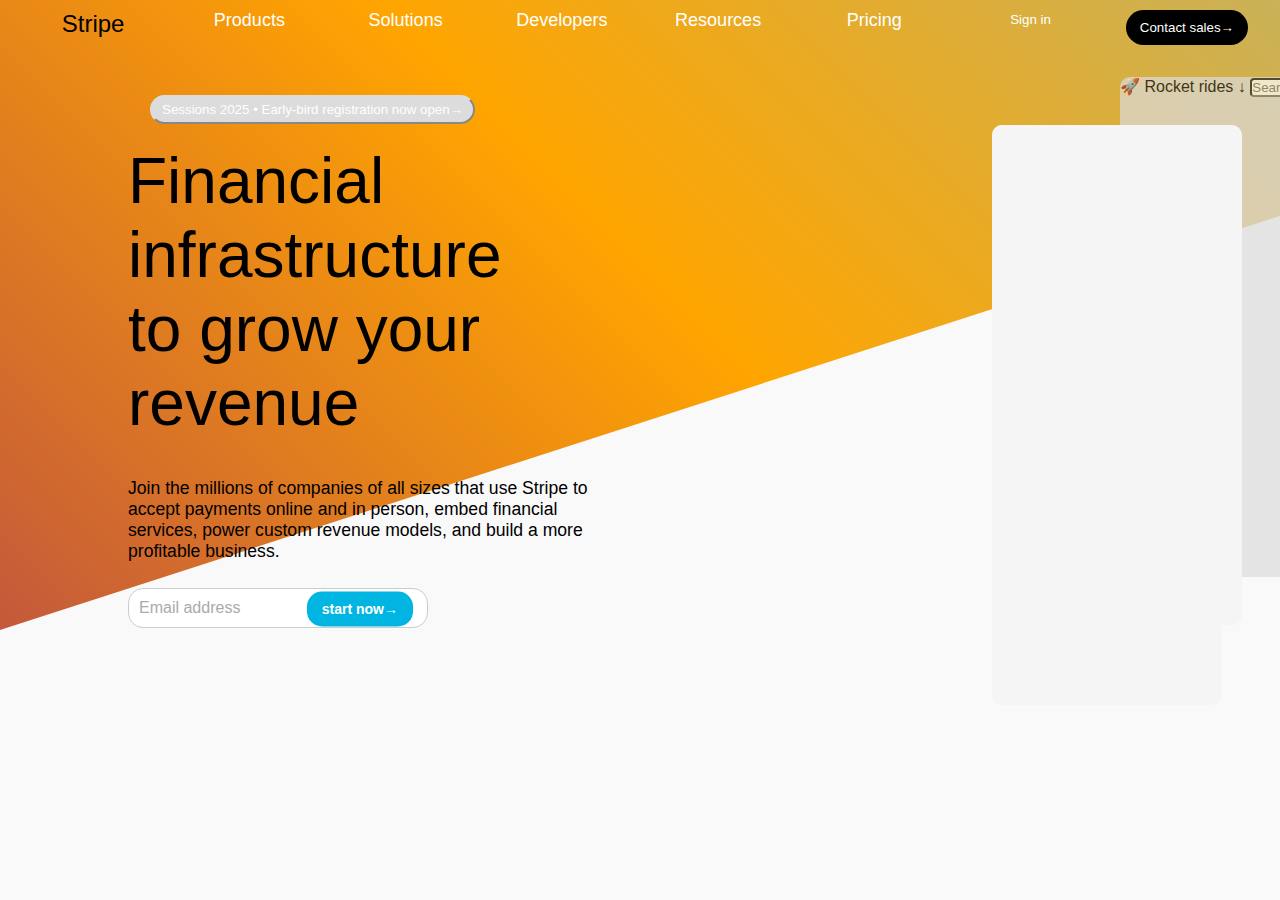
==== project3.html @ e0bfe4d6 "added phone icon" ====
<!DOCTYPE html>
<html>
    <head>
        <meta charset="UTF-8">
        <meta name="viewport" content="width-devicewidth, initial scale=1.0">
        <link rel="stylesheet" href="stripe3.css" type="text/css">
        <title>*</title>
        
    </head>
    <body>
       
        <header>
            <div class="N-paralelogrami"></div>
        
        <nav class="N-list">
            <ul>
                
                <li class="N-nav-item1">Stripe</li>
                <li class="N-nav-item">Products</li>
                <li class="N-nav-item">Solutions</li>
                <li class="N-nav-item">Developers</li>
                <li class="N-nav-item">Resources</li>
                <li class="N-nav-item">Pricing</li>
                <li class="N-header-button"><button class="N-header-buttons1">Sign in</button></li>
                <li class="N-header-button"><button class="N-header-buttons">Contact sales→</button></li>
            </ul>
             </nav>
            
             <div class="N-phone">
                <div class="N-screen">
                    
                </div>
             </div>
             <div class="N-phone-background-fade">
                🚀 Rocket rides ↓
                <input type="search" id="rocket-search" placeholder="Search">
                </div>
             
             
              
             
            <button class="N-button">Sessions 2025 • Early-bird registration now open→</button>
            
            <p class="N-title"> Financial <br> infrastructure <br> to grow your  <br> revenue</p>
            
            <p id="text">Join the millions of companies of all sizes that use Stripe to <br> accept payments online and in person, embed financial <br> services, power custom revenue models, and build a more <br> profitable business.
            
            </p>
           
            <div class="N-search-container">
                <input type="search" id="N-search" placeholder="Email address">
                <button class="N-search-button">start now→</button>
            </div>
            
            <div class="N-container">
                <span>   
                    <div class="N-icons">
                    <img src="https://logos-world.net/wp-content/uploads/2024/08/OpenAI-Logo.png" alt="" class="N-icon">
                    <img src="https://cdn4.iconfinder.com/data/icons/flat-brand-logo-2/512/amazon-512.png" alt="" class="N-icon">
                    <img src="https://static-00.iconduck.com/assets.00/google-icon-1024x337-2t1ovfuf.png" alt="" class="N-icon">
                    <img src="https://upload.wikimedia.org/wikipedia/commons/7/78/Anthropic_logo.svg" alt="" class="N-icon">
                    <img src="https://cdn-icons-png.flaticon.com/512/5977/5977587.png" alt="" class="N-icon">
                    <img src="https://cdn-icons-png.flaticon.com/512/536/536473.png" alt="" class="N-icon">
                    <img src="https://www.theriver.asia/wp-content/uploads/2020/01/pngkey.com-airbnb-logo-png-605967.png" alt="" class="N-icon">
                    <img src="https://technical.ly/wp-content/uploads/2019/10/URBN-200x200.jpeg" alt="" class= "N-icon">
                    </div>
                </span>
            </div>
           
        </header>

    </body>


</html>
---- stripe3.css ----
* {
    margin: 0;
    padding: 0;
    box-sizing: border-box;
 }
 
 body {
     font-family: 'Inter', sans-serif;
     background-color: #f9f9f9; 
 }
 
 .N-paralelogrami {
     width: 100%;
     height: 100vh; 
     position: absolute;
     top: 0; 
     left: 0; 
     background: linear-gradient(45deg, purple, orange, rgb(126, 196, 214));
     clip-path: polygon(0 0, 100% 0, 100% 24%, 0 70%);
     background-size: 200% 200%;
     animation: moveGradient 5s linear infinite;;
 }
 
 
 
 .N-list {
     position: relative;
     text-align: center;
 }
 
 ul {
     display: grid;
     grid-template-columns: repeat(8, 1fr); 
     gap: 10px;
     padding: 0 20px;
     list-style-type: none;
     margin-top: 10px;
 }
 
 .N-nav-item1 {
     font-size: 150%;
     color: black;
 }
 
 .N-nav-item {
     color: white;
     font-size: large;
 }
 
 .N-header-button {
     display: inline-block;
 }
 
 .N-header-buttons {
     border: none;
     border-radius: 19px;
     padding: 10px 14px;
     background-color: black;
     color: white;
     cursor: pointer;
     transition: color 0.3s ease, opacity 0.3s ease; 
 }
 .N-header-buttons1{
     border: none;
     border-radius: 5px;
     padding: 0 20px;
     background-color: inherit; 
     color: white;
     cursor: pointer;
     transition: color 0.3s ease, opacity 0.3s ease; 
 
 }
 
 .N-header-buttons:hover {
     transform: scale(1.02);
     color: rgba(255, 255, 255, 0);  
     opacity: 0.5;     
 }
 .N-header-buttons1:hover {
     transform: scale(1.02);
     color: rgba(255, 255, 255, 0);  
     opacity: 0.5;     
 }
 
  
 
 .N-button {
    position: relative;
    margin-left: 150px; 
    margin-top: 50px;
    padding: 5px 10px;
    border-radius: 20px;
    background-color: gainsboro;
    text-align: center;
    color: white;
    border-color: gainsboro;
}

 
 
 
 
.N-button {
    position: relative;
    margin-left: 150px; 
    margin-top: 50px;
    padding: 5px 10px;
    border-radius: 20px;
    background-color: gainsboro;
    text-align: center;
    color: white;
    border-color: gainsboro;
}

.N-title {
    position: relative;
    font-size: 4rem;
    margin-left: 10%;
    margin-top: 20px; 
}
#text {
    position: relative; 
    margin-left: 10%;
     margin-top: 3%;
     font-size: 1.1rem;
 }

 
 


.N-search-container {
    position: relative;
    display: inline-block;
    margin-left: 10%;
    margin-top: 2%;
}

#N-search {
    border-radius: 15px;
    width: 300px;
    height: 40px;
    padding-left: 10px; 
    padding-right: 80px;
    font-size: 16px;
    border: 1px solid #ccc; 
}

.N-search-button {
    position: absolute; 
    right: 15px; /
    top: 50%; 
    transform: translateY(10%); 
    
    height: 35px;
    background-color: #00b5e2; 
    color: white; 
    border: none; 
    border-radius: 15px; 
    padding: 5px 15px; 
    font-size: 14px; 
    cursor: pointer; 
    font-weight: bold; 
}

.N-search-button:hover {
    background-color: #009bb5; /
}

#N-search::placeholder {
    color: #aaa; 
}

 
 .N-icons {
     display: grid;
     grid-template-columns: repeat(auto-fit, minmax(200px, 1fr)); /
     gap: 15px;
     max-width: fit-content;
     margin: 20px auto;
 }
 
 .N-container{
     width: 800px;
     margin-left: 400px;
     
 
 
 }
 .N-icon {
     width: 50%;
     height: auto;
 }
 
 
 
 .N-button:hover {
     transform: scale(1.01);
 }
 .N-phone-background-fade{
    position: absolute;
    background-color: gainsboro;
    width: 400px;
    height: 500px;
    margin-top: 2rem;
    margin-left: 70rem;
    opacity: 0.7;
    border-radius: 10px;
    z-index: 1;
 }
 .N-phone{
    position: absolute;
    width: 250px;
    height: 500px;
    
    background-color: whitesmoke;
   
    border-radius: 10px;
    margin-left: 62rem;
    z-index: 2;
    margin-top: 5rem;
 }
 .N-screen{
    position: relative;
    width: 230px;
    height: 580px;
    
    background-color: whitesmoke;
   
    border-radius: 10px;
    
    z-index: 3;
    border-color: black;

 }
 .N-rocket{
    position: absolute;
    color: black;
    font-family: 'Inter', sans-serif;
    margin-left: 63rem;
    z-index: 3;
    
 }
 #rocket-search{
    border-radius: 4px;
 }


 
 
 /* For screens that are smaller than 1200px */
 @media (max-width: 1200px) {
     .ul {
         grid-template-columns: repeat(5, 1fr); 
     }
     .N-title {
         font-size: 2.5rem; 
         margin-left: 5%;  
     }
     #text {
         font-size: 1rem; 
         margin-left: 5%;
     }
     #N-search {
         width: 250px;
     }
 }
 
 /* For screens smaller than 768px (Mobile/Tablets) */
 @media (max-width: 768px) {
     ul {
         grid-template-columns: 1fr 1fr 1fr 1fr 1fr;
     }
     .N-title {
         font-size: 1.8rem;
         margin-left: 5%;
     }
     #text {
         font-size: 0.9rem;
         margin-left: 5%;
     }
     .N-button {
        width: 30%;
     }
     #N-search {
         width: 90%; 
     }
     .N-icons {
         grid-template-columns: repeat(3, 1fr); 
     }
 }
 
 
 @media (max-width: 600px){
    .N-button{
        display: none;
    }
    .N-list{
        display: none;
    }
    .N-icons{
        display: grid;
        grid-template-columns: repeat(2, 1fr);
    }
 }
 @media (max-width: 480px) {
    .N-list{
        display: none;
    } 
    .N-title {
         font-size: 1.5rem; 
         margin-left: 5%;
     }
     #text {
         font-size: 0.8rem;
         margin-left: 5%;
     }
     .N-button {
         display: none;
     }
     #N-search {
         width: 80%; 
     }
     .N-icons {
         grid-template-columns: 1fr 1fr; 
     }
 }
 @keyframes moveGradient {
     0% {
         background-position: 0% 50%;  
     }
     50% {
         background-position: 100% 50%; 
     }
     100% {
         background-position: 0% 50%;  
     }
 
 }
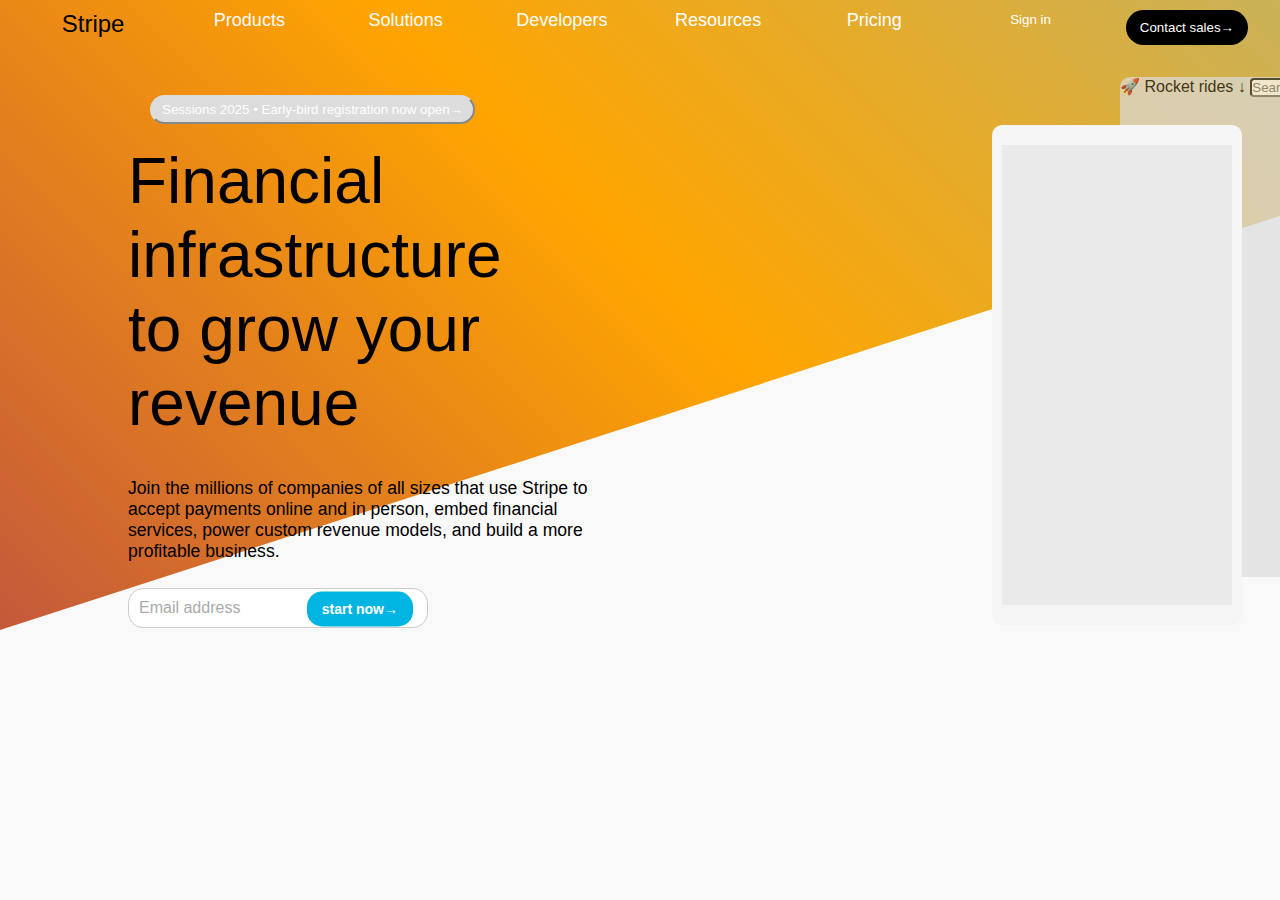
==== commit f28b2545: "added phone screem" ====
--- a/project3.html
+++ b/project3.html
@@ -28,6 +28,12 @@
             
              <div class="N-phone">
                 <div class="N-screen">
+                    <div class="N-rec1">
+
+                    </div>
+                    <div class="N-rec2">
+                        <img src="photos/Rectangle4.png" alt="">
+                    </div>
                     
                 </div>
              </div>
--- a/stripe3.css
+++ b/stripe3.css
@@ -220,17 +220,15 @@
     z-index: 2;
     margin-top: 5rem;
  }
- .N-screen{
-    position: relative;
+ .N-screen {
+    position: absolute; 
     width: 230px;
-    height: 580px;
-    
-    background-color: whitesmoke;
-   
-    border-radius: 10px;
-    
+    height: 460px; 
+    background-color: #eaeaea; /
+    border-radius: 8px;
+    top: 20px; 
+    left: 10px; 
     z-index: 3;
-    border-color: black;
 
  }
  .N-rocket{
@@ -244,6 +242,23 @@
  #rocket-search{
     border-radius: 4px;
  }
+ .N-rec2 {
+    position: relative;    /* Ensures it's positioned relative to the .N-screen */
+    z-index: 4;            /* Ensures it's above the phone screen */
+    top: 20px;             /* Adjusts the vertical position to your liking */
+    left: 10px;            /* Aligns it inside the phone container */
+    width: 230px;          /* Matches the width of the phone screen */
+    height: 460px;         /* Matches the height of the phone screen */
+    overflow: hidden;      /* Ensures no part of the image overflows */
+    border-radius: 8px;    /* Optional: keeps the image corners rounded */
+}
+
+.N-rec2 img {
+    width: 100%;           /* Ensures the image scales to fit inside the container */
+    height: auto;          /* Maintains the image's aspect ratio */
+    display: block;        /* Prevents any space below the image */
+}
+
 
 
  
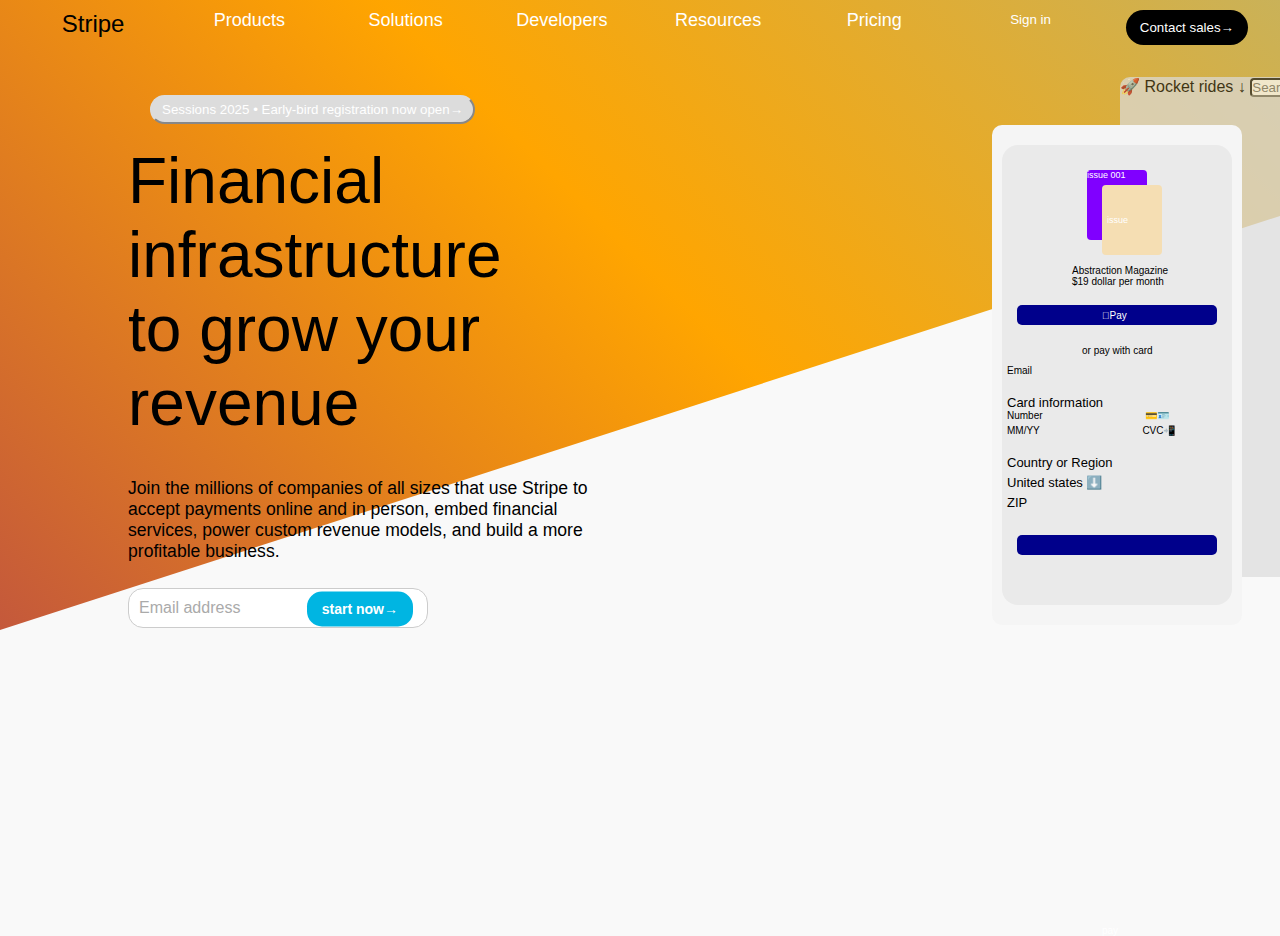
==== commit b09fefe7: "added content in the phone" ====
--- a/project3.html
+++ b/project3.html
@@ -28,11 +28,61 @@
             
              <div class="N-phone">
                 <div class="N-screen">
-                    <div class="N-rec1">
+                    <div class="abstract">
+                        Abstraction Magazine <br> $19 dollar per month
+                    </div>
+                    <div class="pay-rec">
+                        <div class="pay">
+                            Pay
+                        </div>
 
                     </div>
+                    <div class="card">
+                        or pay with card
+                    </div>
+                    <div class="email">
+                        Email
+                    </div>
+                    <div class="email-box">
+
+                    </div>
+                    <div class="card-info">
+                        Card information
+                    
+                    </div>
+                    <div class="Number">
+                        Number                💳🪪
+                    </div>
+                    <div class="MM">
+                        MM/YY                CVC📲
+                    </div>
+                    <div class="country">
+                        Country or Region
+                    </div>
+                    <div class="U">
+                        United states ⬇️
+                    </div>
+                    <div class="zip">
+                        ZIP
+                    </div>
+                    <div class="N-rec1">
+                        <div class="N-text-rec2">
+                            issue 001
+
+                        </div>
+
+
+                    </div>
+                    <div class="pay-reck1">
+                        <div class="pay-reck1-text">
+                            pay
+                        </div>
+                    </div>
+                    
                     <div class="N-rec2">
-                        <img src="photos/Rectangle4.png" alt="">
+                        <div class="N-text-rec1">
+                            issue
+                        </div>
                     </div>
                     
                 </div>
--- a/stripe3.css
+++ b/stripe3.css
@@ -224,8 +224,8 @@
     position: absolute; 
     width: 230px;
     height: 460px; 
-    background-color: #eaeaea; /
-    border-radius: 8px;
+    background-color: #eaeaea; 
+    border-radius: 16px;
     top: 20px; 
     left: 10px; 
     z-index: 3;
@@ -242,22 +242,185 @@
  #rocket-search{
     border-radius: 4px;
  }
- .N-rec2 {
-    position: relative;    /* Ensures it's positioned relative to the .N-screen */
-    z-index: 4;            /* Ensures it's above the phone screen */
-    top: 20px;             /* Adjusts the vertical position to your liking */
-    left: 10px;            /* Aligns it inside the phone container */
-    width: 230px;          /* Matches the width of the phone screen */
-    height: 460px;         /* Matches the height of the phone screen */
-    overflow: hidden;      /* Ensures no part of the image overflows */
-    border-radius: 8px;    /* Optional: keeps the image corners rounded */
-}
-
-.N-rec2 img {
-    width: 100%;           /* Ensures the image scales to fit inside the container */
-    height: auto;          /* Maintains the image's aspect ratio */
-    display: block;        /* Prevents any space below the image */
-}
+.N-rec1{
+    position: absolute;
+    background-color: rgb(128, 0, 255);
+    width: 60px;
+    height: 70px;
+    border-radius: 4px;
+    z-index: 4;
+    margin-left: 85px;
+    margin-top: 25px;
+}
+.N-text-rec1{
+    position: absolute;
+    color: white;
+    z-index: 3;
+    font-size: xx-small;
+    margin-top: 30px;
+    margin-left: 5px;
+}
+.N-rec2{
+    position: absolute;
+    z-index: 6;
+    background-color: wheat;
+    border-radius: 4px;
+    width: 60px;
+    height: 70px;
+    margin-left: 100px;
+    margin-top: 40px;
+}
+.N-text-rec2{
+    position: absolute;
+    z-index: 8;
+    color: white;
+    font-size: xx-small;
+
+}
+.abstract{
+    position: absolute;
+    z-index: 4;
+    font-family: 'Inter', sans-serif;
+    font-size: 10px;
+    color: black;
+    margin-top: 120px;
+    margin-left: 70px;
+    
+}
+.pay-rec{
+    position: absolute;
+    width: 200px;
+    height: 20px;
+    background-color: darkblue;
+    z-index: 6;
+    margin-left: 15px;
+    border-radius: 5px;
+    margin-top: 160px;
+}
+.pay{
+    position: absolute;
+    z-index: 7;
+    font-family: 'Inter', sans-serif;
+    font-size: x-small;
+    color: white;
+    margin-left: 85px;
+    margin-top: 5px;
+}
+.email{
+    position: absolute;
+    z-index: 4;
+    font-size: x-small;
+    color: black;
+    font-family: 'Inter', sans-serif;
+    margin-top: 220px;
+    margin-left: 5px;
+}
+.email-box{
+    position: absolute;
+    z-index: 4;
+    border-color: wheat;
+    background-color: #eaeaea;
+    width: 200px;
+    height: 10px;
+    margin-top: 235px;
+    margin-left: 15px;
+}
+.card{
+    position: absolute;
+    z-index: 4;
+    color: black;
+    font-size: x-small;
+    font-family: 'Inter', sans-serif;
+    margin-left: 80px;
+    margin-top: 200px;
+}
+.card-info{
+    position: absolute;
+    z-index: 4;
+    color: black;
+    font-size: small;
+    font-family: 'Inter', sans-serif;
+    margin-left: 5px;
+    margin-top: 250px;
+}
+.Number{
+    position: absolute;
+    z-index: 4;
+    color: black;
+    font-size: x-small;
+    font-family: 'Inter', sans-serif;
+    margin-left: 5px;
+    margin-top: 265px;
+    word-spacing: 100px;
+
+}
+.MM{
+    position: absolute;
+    z-index: 4;
+    color: black;
+    font-size: x-small;
+    font-family: 'Inter', sans-serif;
+    margin-left: 5px;
+    margin-top: 280px;
+    word-spacing: 100px;
+    
+
+}
+.country{
+    position: absolute;
+    z-index: 4;
+    color: black;
+    font-size: small;
+    font-family: 'Inter', sans-serif;
+    margin-left: 5px;
+    margin-top: 310px;
+    
+}
+.U{
+    position: absolute;
+    z-index: 4;
+    color: black;
+    font-size: small;
+    font-family: 'Inter', sans-serif;
+    margin-left: 5px;
+    margin-top: 330px;
+
+
+}
+.zip{
+    position: absolute;
+    z-index: 4;
+    color: black;
+    font-size: small;
+    font-family: 'Inter', sans-serif;
+    margin-left: 5px;
+    margin-top: 350px;
+
+}
+.pay-reck1{
+    position: absolute;
+    width: 200px;
+    height: 20px;
+    background-color: darkblue;
+    z-index: 6;
+    margin-left: 15px;
+    border-radius: 5px;
+    margin-top: 390px;
+}
+.pay-reck1-text{
+    position: absolute;
+    z-index: 7;
+    font-family: 'Inter', sans-serif;
+    font-size: x-small;
+    color: white;
+    margin-left: 85px;
+    margin-top: 390px;
+
+}
+    
+    
+    
+
 
 
 
@@ -282,7 +445,7 @@
  }
  
  /* For screens smaller than 768px (Mobile/Tablets) */
- @media (max-width: 768px) {
+ @media (max-width: 768px)* Prevents any space below the image */ {
      ul {
          grid-template-columns: 1fr 1fr 1fr 1fr 1fr;
      }
@@ -314,8 +477,7 @@
         display: none;
     }
     .N-icons{
-        display: grid;
-        grid-template-columns: repeat(2, 1fr);
+        flex-direction: column;
     }
  }
  @media (max-width: 480px) {
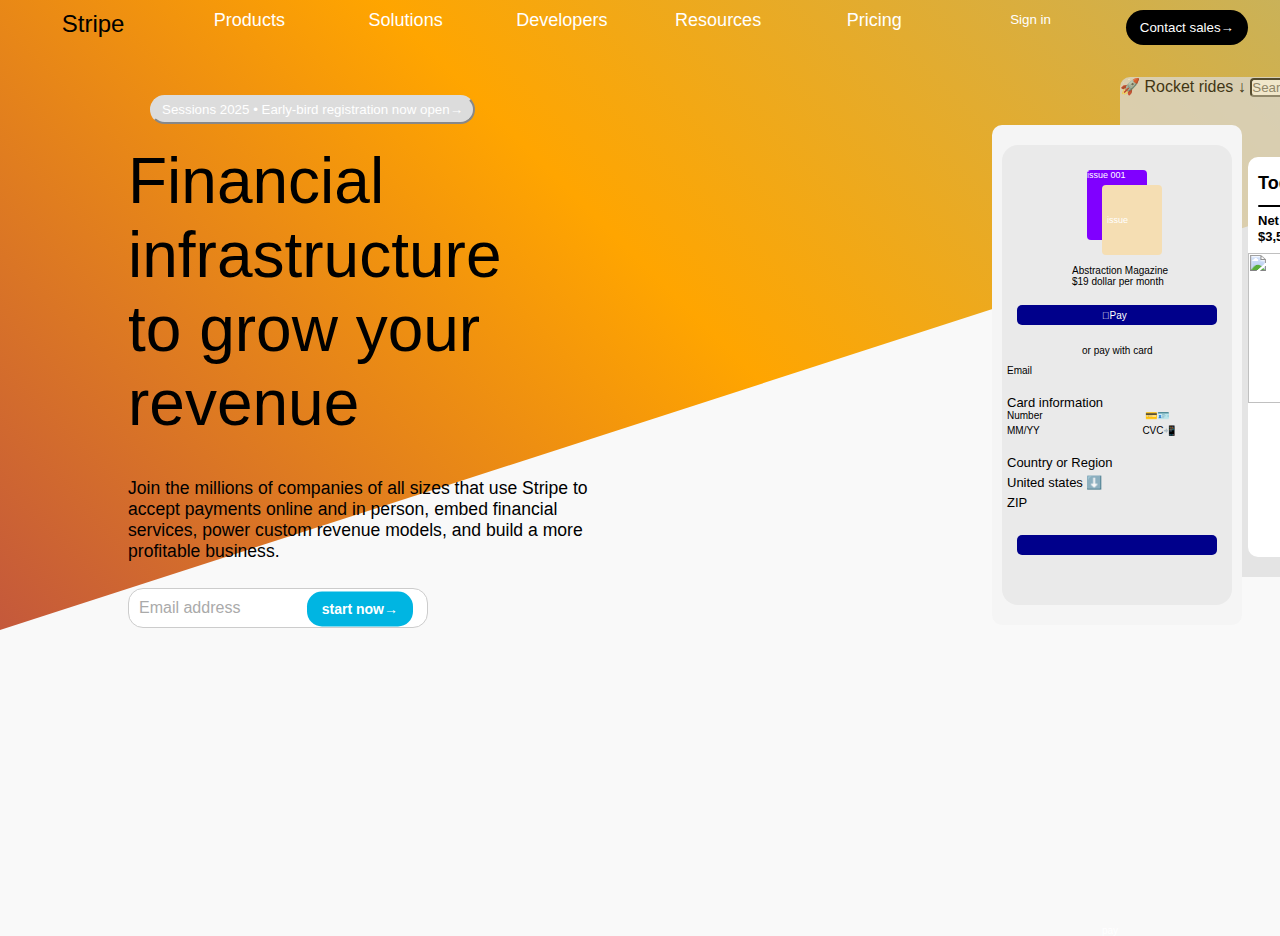
==== commit 61cc18f5: "added graphics" ====
--- a/project3.html
+++ b/project3.html
@@ -86,16 +86,37 @@
                     </div>
                     
                 </div>
-             </div>
-             <div class="N-phone-background-fade">
+            </div>
+            
+            <div class="stat-rec">
+                <div class="N-today">
+                    <strong>Today</strong>
+                </div>
+                <div class="N-rec">
+
+                </div>
+                <div class="volume">
+                    <strong>Net volume ↓</strong>
+                </div>
+                <div class="yesterday">
+                    <strong>yesterday ↓</strong>
+                </div>
+                <div class="numbers">
+                    <strong>$3,528,198.72</strong>
+                </div>
+                <div class="small-num">
+                    <strong>$2,931,556.34</strong>
+                </div>
+                <img src="https://www.researchgate.net/publication/277582266/figure/fig3/AS:340461068800010@1458183652832/A-practical-example-of-false-positive-run-chart-analysis-The-run-charts-displays-the.png" alt="" class="stat-img">
+                <img src="https://sixsigmastudyguide.com/wp-content/uploads/2020/12/r0.png" alt="" class="stat1-img">
+                </div> 
+            <div class="N-phone-background-fade">
                 🚀 Rocket rides ↓
                 <input type="search" id="rocket-search" placeholder="Search">
+               
                 </div>
              
-             
-              
-             
-            <button class="N-button">Sessions 2025 • Early-bird registration now open→</button>
+             <button class="N-button">Sessions 2025 • Early-bird registration now open→</button>
             
             <p class="N-title"> Financial <br> infrastructure <br> to grow your  <br> revenue</p>
             
--- a/stripe3.css
+++ b/stripe3.css
@@ -417,16 +417,93 @@
     margin-top: 390px;
 
 }
-    
-    
-    
-
-
-
-
- 
- 
- /* For screens that are smaller than 1200px */
+.stat-rec{
+    position: absolute;
+    z-index: 4;
+    width: 300px;
+    height: 400px;
+    background-color: white;
+    margin-left: 78em;
+    border-radius: 10px;
+    margin-top: 7rem;
+    
+}
+.N-today{
+    position: absolute;
+    z-index: 5;
+    font-family: 'Inter', sans-serif;
+    font-size: large;
+    color: black;
+    margin-top: 1rem;
+    margin-left: 10px;
+
+
+}
+.N-rec{
+    position: absolute;
+    z-index: 5;
+    width: 250px;
+    height: 2px;
+    background-color: black;
+    margin-top: 3rem;
+    margin-left: 10px;
+    border-radius: 1px;
+
+}
+.volume{
+    position: absolute;
+    z-index: 5;
+    font-family: 'Inter', sans-serif;
+    font-size: small;
+    color: black;
+    margin-top: 3.5rem;
+    margin-left: 10px;
+
+}
+.yesterday{
+    position: absolute;
+    z-index: 5;
+    font-family: 'Inter', sans-serif;
+    font-size: x-small;
+    color: black;
+    margin-left: 12rem;
+    margin-top: 3.5rem;
+}
+.numbers{
+    position: absolute;
+    z-index: 5;
+    font-family: 'Inter', sans-serif;
+    font-size: small;
+    color: black;
+    margin-top: 4.5rem;
+    margin-left: 10px; 
+}
+.small-num{
+    position: absolute;
+    z-index: 5;
+    font-family: 'Inter', sans-serif;
+    font-size: x-small;
+    color: black;
+    margin-top: 4.5rem;
+    margin-left: 12rem;
+}   
+.stat-img{
+    position: absolute;
+    z-index: 5;
+    width: 200px;
+    height: 150px;
+    margin-top: 15rem;
+    margin-left: 10rem;
+}
+.stat1-img{
+    position: absolute;
+    z-index: 5;
+    width: 200px;
+    height: 150px;
+    margin-top: 6rem;
+} 
+    
+/* For screens that are smaller than 1200px */
  @media (max-width: 1200px) {
      .ul {
          grid-template-columns: repeat(5, 1fr); 
